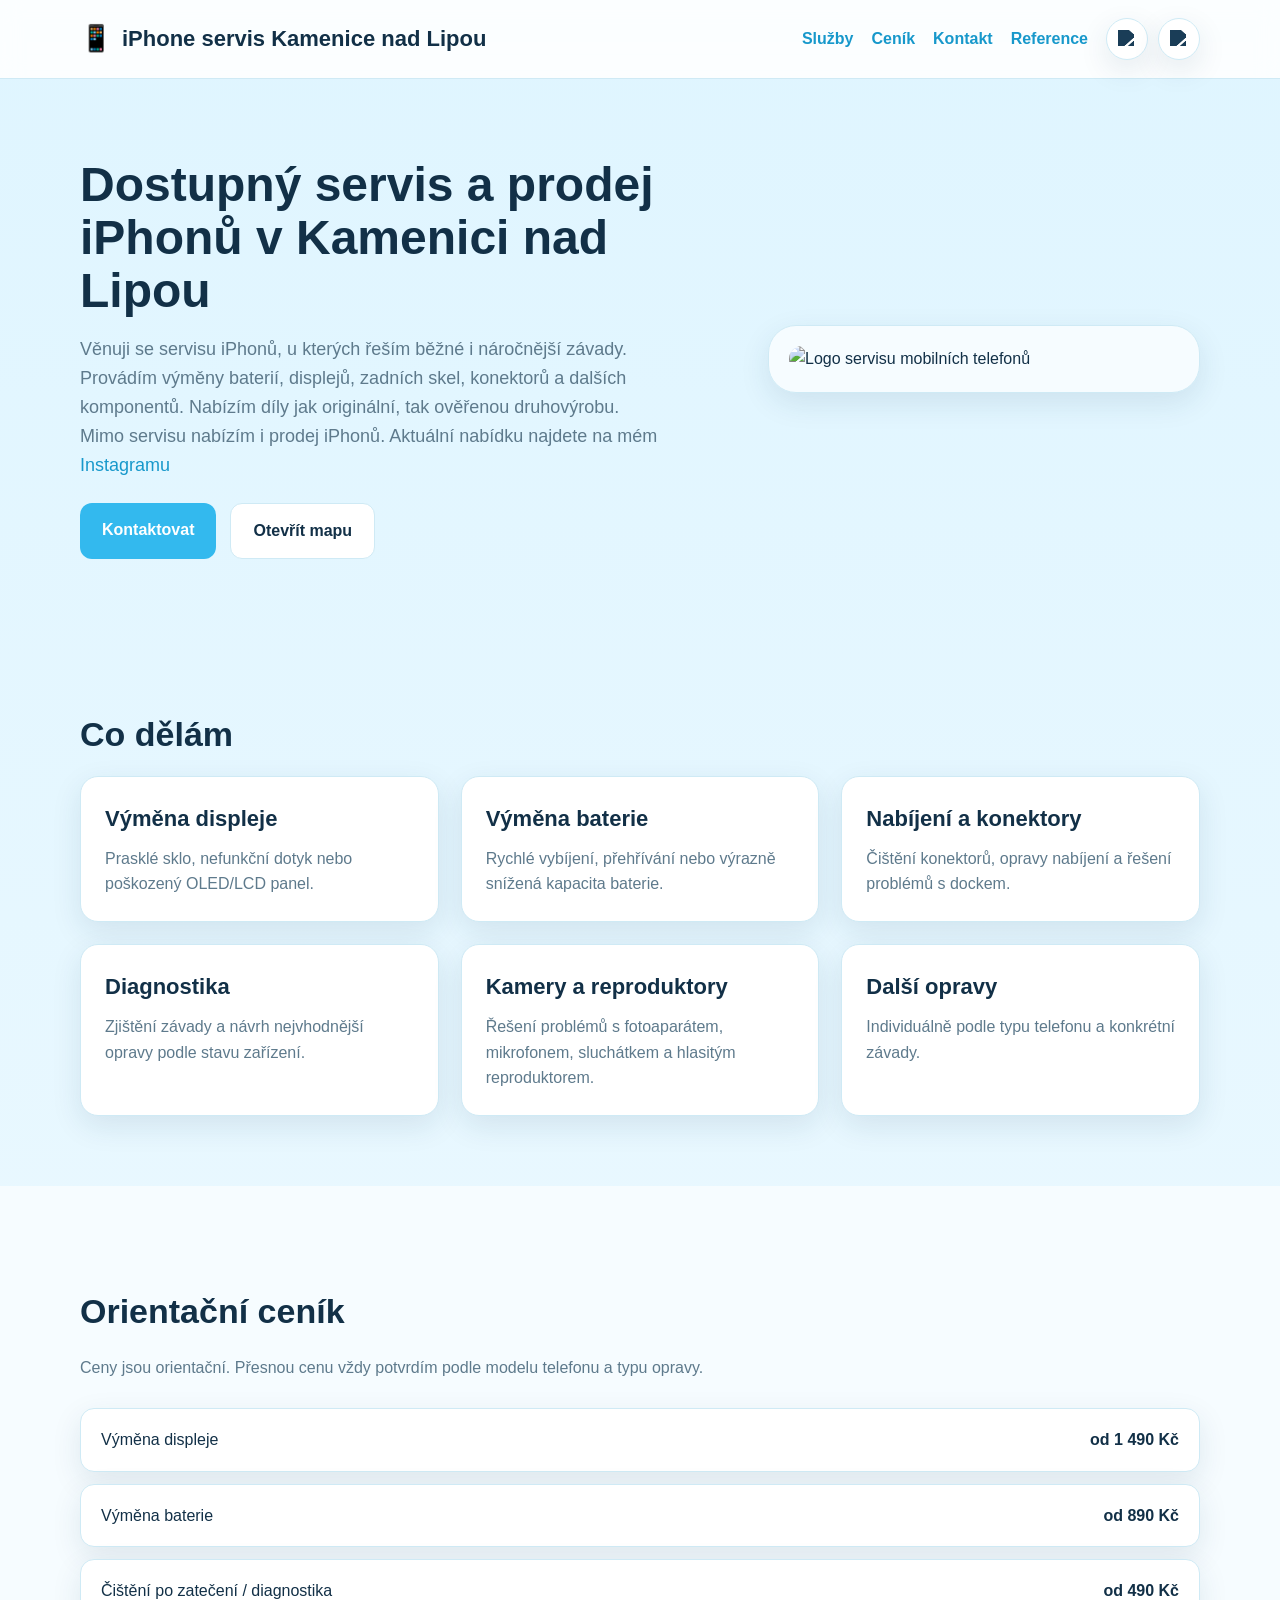
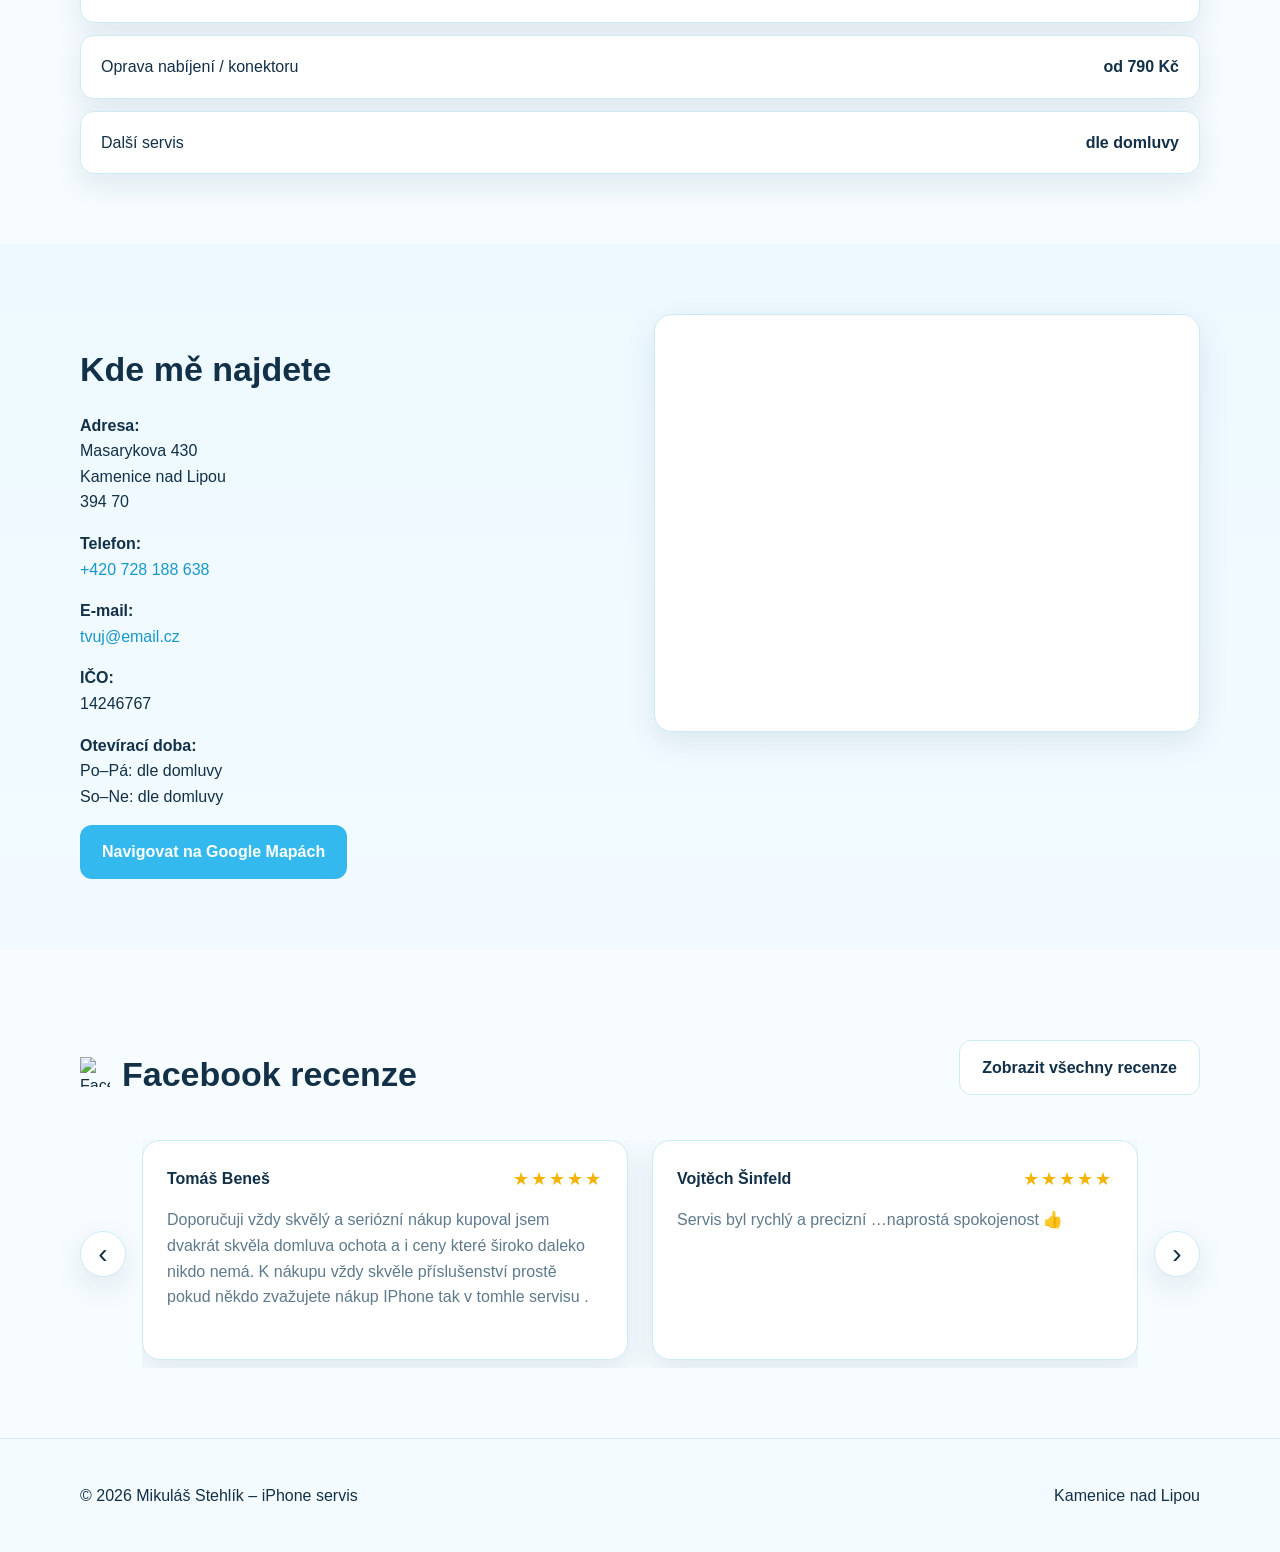
==== home.html @ aea509f2 "aktualizace webu" ====
<!DOCTYPE html>
<html lang="cs">
<head>
  <meta charset="UTF-8" />
  <meta name="viewport" content="width=device-width, initial-scale=1.0" />
  <title>Tvoje jméno | Servis mobilních telefonů</title>
  <meta name="description" content="Servis mobilních telefonů, výměna displejů, baterií a další opravy. Rychle, spolehlivě a za férové ceny." />
  <link rel="stylesheet" href="./style.css?v=2" />
    <!--.//styl.css?v=2 protože jsi dělal změny vnázvech z index.html na home.html a pak se nehctělo načíst css, můžeš dát v3 a více -->
</head>
<body>
<header class="header">
  <div class="container nav">
    <div class="logo">
      <span class="logo-icon">📱</span>
      <span>iPhone servis Kamenice nad Lipou</span>
    </div>
<!-- -->
    <button class="nav-toggle" aria-label="Otevřít menu" aria-expanded="false" onclick="toggleNav(this)">☰</button>

    <div class="nav-right" id="navRight">
      <nav>
        <a href="#sluzby" onclick="closeNav()">Služby</a>
        <a href="#cenik" onclick="closeNav()">Ceník</a>
        <a href="#kontakt" onclick="closeNav()">Kontakt</a>
        <a href="#reference" onclick="closeNav()">Reference</a>
      </nav>

      <div class="socials">
        <a href="https://www.instagram.com/iphoneservis_kamenice/" target="_blank" rel="noopener noreferrer" aria-label="Instagram">
          <img src="https://cdn.jsdelivr.net/npm/simple-icons@v15/icons/instagram.svg" alt="Instagram">
        </a>

        <a href="https://www.facebook.com/profile.php?id=61587593079183" target="_blank" rel="noopener noreferrer" aria-label="Facebook">
          <img src="https://cdn.jsdelivr.net/npm/simple-icons@v15/icons/facebook.svg" alt="Facebook">
        </a>
      </div>
    </div>
  </div>
</header>

  <section class="hero">
    <div class="container hero-grid">
      <div class="hero-text">
        <h1>Dostupný servis a prodej iPhonů v Kamenici nad Lipou</h1>
        <p class="hero-description">
          Věnuji se servisu iPhonů, u kterých řeším běžné i náročnější závady. Provádím výměny baterií, displejů, zadních skel, konektorů a dalších komponentů. Nabízím díly jak originální, tak ověřenou druhovýrobu.
          Mimo servisu nabízím i prodej iPhonů. Aktuální nabídku najdete na mém <a href="https://www.instagram.com/iphoneservis_kamenice/">Instagramu</a>
        </p>
        <div class="hero-buttons">
          <a href="#kontakt" class="btn btn-primary">Kontaktovat</a>
          <a href="https://www.google.com/maps/place/Masarykova+430,+394+70+Kamenice+nad+Lipou/@49.2974029,15.0732101,17z/data=!3m1!4b1!4m6!3m5!1s0x470cc337dd8a45c9:0x1fda02fcd0b00ad0!8m2!3d49.2974029!4d15.075785!16s%2Fg%2F11crr7mkzd?entry=ttu&g_ep=EgoyMDI2MDMzMS4wIKXMDSoASAFQAw%3D%3D" target="_blank" rel="noopener noreferrer" class="btn btn-secondary">Otevřít mapu</a>
        </div>
      </div>

      <div class="hero-card">
        <img src="IMG_2877 2.jpg" alt="Logo servisu mobilních telefonů" class="hero-image">
      </div>
    </div>
  </section>

  <section id="sluzby" class="section">
    <div class="container">
      <h2>Co dělám</h2>
      <div class="cards">
        <div class="card">
          <h3>Výměna displeje</h3>
          <p>Prasklé sklo, nefunkční dotyk nebo poškozený OLED/LCD panel.</p>
        </div>

        <div class="card">
          <h3>Výměna baterie</h3>
          <p>Rychlé vybíjení, přehřívání nebo výrazně snížená kapacita baterie.</p>
        </div>

        <div class="card">
          <h3>Nabíjení a konektory</h3>
          <p>Čištění konektorů, opravy nabíjení a řešení problémů s dockem.</p>
        </div>

        <div class="card">
          <h3>Diagnostika</h3>
          <p>Zjištění závady a návrh nejvhodnější opravy podle stavu zařízení.</p>
        </div>

        <div class="card">
          <h3>Kamery a reproduktory</h3>
          <p>Řešení problémů s fotoaparátem, mikrofonem, sluchátkem a hlasitým reproduktorem.</p>
        </div>

        <div class="card">
          <h3>Další opravy</h3>
          <p>Individuálně podle typu telefonu a konkrétní závady.</p>
        </div>
      </div>
    </div>
  </section>

  <section id="cenik" class="section section-alt">
    <div class="container">
      <h2>Orientační ceník</h2>
      <p class="section-intro">
        Ceny jsou orientační. Přesnou cenu vždy potvrdím podle modelu telefonu a typu opravy.
      </p>

      <div class="price-table">
        <div class="price-row">
          <span>Výměna displeje</span>
          <strong>od 1 490 Kč</strong>
        </div>
        <div class="price-row">
          <span>Výměna baterie</span>
          <strong>od 890 Kč</strong>
        </div>
        <div class="price-row">
          <span>Čištění po zatečení / diagnostika</span>
          <strong>od 490 Kč</strong>
        </div>
        <div class="price-row">
          <span>Oprava nabíjení / konektoru</span>
          <strong>od 790 Kč</strong>
        </div>
        <div class="price-row">
          <span>Další servis</span>
          <strong>dle domluvy</strong>
        </div>
      </div>
    </div>
  </section>

  <section id="kontakt" class="section">
    <div class="container contact-grid">
      <div>
        <h2>Kde mě najdete</h2>
        <p>
          <strong>Adresa:</strong><br>
          Masarykova 430<br>
          Kamenice nad Lipou<br>
          394 70
        </p>

        <p>
          <strong>Telefon:</strong><br>
          <a href="tel:+420728188638">+420 728 188 638</a>
        </p>

        <p>
          <strong>E-mail:</strong><br>
          <a href="mailto:tvuj@email.cz">tvuj@email.cz</a>
        </p>

        <p>
          <strong>IČO:</strong><br>
          14246767
        </p>

        <p>
          <strong>Otevírací doba:</strong><br>
          Po–Pá: dle domluvy<br>
          So–Ne: dle domluvy
        </p>

        <a href="https://www.google.com/maps/place/Masarykova+430,+394+70+Kamenice+nad+Lipou/@49.2974029,15.0732101,17z/data=!3m1!4b1!4m6!3m5!1s0x470cc337dd8a45c9:0x1fda02fcd0b00ad0!8m2!3d49.2974029!4d15.075785!16s%2Fg%2F11crr7mkzd?entry=ttu&g_ep=EgoyMDI2MDMzMS4wIKXMDSoASAFQAw%3D%3D
        " target="_blank" rel="noopener noreferrer" class="btn btn-primary">
          Navigovat na Google Mapách
        </a>
      </div>

      <div class="map-box">
        <iframe src="https://www.google.com/maps/embed?pb=!1m18!1m12!1m3!1d2601.8912659051834!2d15.073210076481933!3d49.297402871395036!2m3!1f0!2f0!3f0!3m2!1i1024!2i768!4f13.1!3m3!1m2!1s0x470cc337dd8a45c9%3A0x1fda02fcd0b00ad0!2sMasarykova%20430%2C%20394%2070%20Kamenice%20nad%20Lipou!5e0!3m2!1scs!2scz!4v1775160331967!5m2!1scs!2scz" style="border:0; width:100%; height:360px; border-radius:12px;" allowfullscreen="" loading="lazy" referrerpolicy="no-referrer-when-downgrade"></iframe>
      </div>
    </div>
  </section>

  <section id="reference" class="section section-alt">
  <div class="container">
    <div class="reviews-head">
      <div class="reviews-title">
        <img src="https://cdn.jsdelivr.net/npm/simple-icons@v15/icons/facebook.svg" alt="Facebook" class="facebook-icon">
        <h2>Facebook recenze</h2>
      </div>

      <a href="https://www.facebook.com/profile.php?id=61587593079183&sk=reviews" target="_blank" rel="noopener noreferrer" class="btn btn-secondary">
        Zobrazit všechny recenze
      </a>
    </div>

    <div class="reviews-slider" id="reviewsSlider">
      <button class="slider-btn prev" aria-label="Předchozí recenze" onclick="scrollReviews(-1)">‹</button>

      <div class="reviews-track">
        <article class="review-card">
          <div class="review-top">
            <strong>Tomáš Beneš</strong>
            <span class="stars" aria-label="5 z 5 hvězdiček">★★★★★</span>
          </div>
          <p>
            Doporučuji vždy skvělý a seriózní nákup kupoval jsem dvakrát skvěla domluva ochota a i ceny které široko daleko nikdo nemá. K nákupu vždy skvěle příslušenství prostě pokud někdo zvažujete nákup IPhone tak v tomhle servisu .

        </article>

        <article class="review-card">
          <div class="review-top">
            <strong>Vojtěch Šinfeld</strong>
            <span class="stars" aria-label="5 z 5 hvězdiček">★★★★★</span>
          </div>
          <p>
            Servis byl rychlý a precizní …naprostá spokojenost 👍

          </p>
        </article>

        <article class="review-card">
          <div class="review-top">
            <strong>Andrea Bodnárová Radová</strong>
            <span class="stars" aria-label="5 z 5 hvězdiček">★★★★★</span>
          </div>
          <p>
            Mohu jen doporučit ,rychla domluva a bezproblémové dodání v podstatě ihned😊

          </p>
        </article>

        <article class="review-card">
          <div class="review-top">
            <strong>Maruška Mitrášová</strong>
            <span class="stars" aria-label="5 z 5 hvězdiček">★★★★★</span>
          </div>
          <p>
            Doporučujeme👍 👍👍Super komunikace rychlý obchod 👍
          </p>
        </article>
      </div>

      <button class="slider-btn next" aria-label="Další recenze" onclick="scrollReviews(1)">›</button>
    </div>
  </div>
</section>

<script>
  function toggleNav(btn) {
    const nav = document.getElementById('navRight');
    const isOpen = nav.classList.toggle('open');
    btn.setAttribute('aria-expanded', isOpen);
    btn.textContent = isOpen ? '✕' : '☰';
  }

  function closeNav() {
    const nav = document.getElementById('navRight');
    const btn = document.querySelector('.nav-toggle');
    nav.classList.remove('open');
    if (btn) { btn.setAttribute('aria-expanded', 'false'); btn.textContent = '☰'; }
  }

  function scrollReviews(direction) {
    const track = document.querySelector('.reviews-track');
    const card = document.querySelector('.review-card');
    if (!track || !card) return;

    const cardWidth = card.offsetWidth + 24;
    track.scrollBy({
      left: direction * cardWidth,
      behavior: 'smooth'
    });
  }
</script>

  <footer class="footer">
    <div class="container footer-content">
      <p>© 2026 Mikuláš Stehlík – iPhone servis</p>
      <p>Kamenice nad Lipou</p>
    </div>
  </footer>
</body>
</html>
---- style.css ----
body {
  background: lightblue;
  font-family: Arial, sans-serif;
}
:root {
  --bg: #eaf8ff;
  --bg-soft: #f6fcff;
  --card: #ffffff;
  --text: #123047;
  --muted: #5e7a8c;
  --primary: #33b9ee;
  --primary-dark: #1798cb;
  --border: #cfeaf5;
  --shadow: 0 10px 30px rgba(17, 63, 87, 0.10);
  --radius: 18px;
  --container: 1120px;
}

* {
  box-sizing: border-box;
}

html {
  scroll-behavior: smooth;
}

body {
  margin: 0;
  font-family: Arial, sans-serif;
  color: var(--text);
  background: linear-gradient(180deg, #dff5ff 0%, #f7fcff 100%);
  line-height: 1.6;
}

img {
  max-width: 100%;
  display: block;
}

a {
  color: var(--primary-dark);
  text-decoration: none;
}

.container {
  width: min(92%, var(--container));
  margin: 0 auto;
}

.header {
  position: sticky;
  top: 0;
  z-index: 100;
  background: rgba(255, 255, 255, 0.88);
  backdrop-filter: blur(10px);
  border-bottom: 1px solid var(--border);
}

.nav {
  display: flex;
  justify-content: space-between;
  align-items: center;
  padding: 18px 0;
  gap: 20px;
}

.logo {
  display: flex;
  align-items: center;
  gap: 10px;
  font-size: 22px;
  font-weight: bold;
}

.logo-icon {
  font-size: 26px;
}

nav {
  display: flex;
  gap: 18px;
  flex-wrap: wrap;
}

nav a {
  font-weight: 600;
}

.hero {
  padding: 80px 0 50px;
}

.hero-grid {
  display: grid;
  grid-template-columns: 1.2fr 0.8fr;
  gap: 40px;
  align-items: center;
}

.badge {
  display: inline-block;
  margin-bottom: 14px;
  padding: 8px 14px;
  background: #d6f3ff;
  color: #1379a3;
  border-radius: 999px;
  font-size: 14px;
  font-weight: 700;
}

.hero h1 {
  margin: 0 0 18px;
  font-size: 48px;
  line-height: 1.1;
}

.hero-description {
  max-width: 580px;
  margin-bottom: 24px;
  color: var(--muted);
  font-size: 18px;
}

.hero-buttons {
  display: flex;
  gap: 14px;
  flex-wrap: wrap;
}

.btn {
  display: inline-block;
  padding: 14px 22px;
  border-radius: 12px;
  font-weight: 700;
  transition: 0.2s ease;
}

.btn-primary {
  background: var(--primary);
  color: white;
}

.btn-primary:hover {
  background: var(--primary-dark);
}

.btn-secondary {
  background: white;
  color: var(--text);
  border: 1px solid var(--border);
}

.btn-secondary:hover {
  background: #f2fbff;
}

.hero-card {
  background: rgba(255, 255, 255, 0.7);
  border: 1px solid var(--border);
  border-radius: 28px;
  padding: 20px;
  box-shadow: var(--shadow);
}

.hero-image {
  width: 100%;
  border-radius: 20px;
}

.section {
  padding: 70px 0;
}

.section-alt {
  background: var(--bg-soft);
}

.section h2 {
  font-size: 34px;
  margin-bottom: 14px;
}

.section-intro {
  color: var(--muted);
  max-width: 700px;
  margin-bottom: 28px;
}

.cards {
  display: grid;
  grid-template-columns: repeat(3, 1fr);
  gap: 22px;
}

.card {
  background: var(--card);
  padding: 24px;
  border-radius: var(--radius);
  border: 1px solid var(--border);
  box-shadow: var(--shadow);
}

.card h3 {
  margin-top: 0;
  margin-bottom: 10px;
  font-size: 22px;
}

.card p {
  margin: 0;
  color: var(--muted);
}

.price-table {
  display: grid;
  gap: 12px;
}

.price-row {
  display: flex;
  justify-content: space-between;
  gap: 20px;
  padding: 18px 20px;
  background: white;
  border: 1px solid var(--border);
  border-radius: 14px;
  box-shadow: var(--shadow);
}

.contact-grid {
  display: grid;
  grid-template-columns: 1fr 1fr;
  gap: 28px;
  align-items: start;
}

.map-box {
  background: white;
  border: 1px solid var(--border);
  border-radius: var(--radius);
  padding: 24px;
  min-height: 240px;
  box-shadow: var(--shadow);
}

.reviews {
  display: grid;
  grid-template-columns: repeat(3, 1fr);
  gap: 22px;
}

.review {
  background: white;
  padding: 24px;
  border: 1px solid var(--border);
  border-radius: var(--radius);
  box-shadow: var(--shadow);
}

.review p {
  margin-top: 0;
  margin-bottom: 14px;
}

.review span {
  color: var(--muted);
  font-weight: 600;
}

.footer {
  padding: 28px 0;
  border-top: 1px solid var(--border);
  background: #f4fbff;
}

.footer-content {
  display: flex;
  justify-content: space-between;
  gap: 16px;
  flex-wrap: wrap;
}

@media (max-width: 900px) {
  .hero-grid,
  .contact-grid,
  .reviews {
    grid-template-columns: 1fr;
  }

  .cards {
    grid-template-columns: repeat(2, 1fr);
  }

  .hero h1 {
    font-size: 36px;
  }

  .price-row {
    flex-direction: column;
    align-items: flex-start;
  }
}

@media (max-width: 640px) {
  .nav {
    flex-wrap: wrap;
    padding: 14px 0;
  }

  .logo span:last-child {
    font-size: 16px;
  }

  .nav-toggle {
    display: block;
  }

  .nav-right {
    display: none;
    width: 100%;
    flex-direction: column;
    align-items: flex-start;
    gap: 12px;
    padding-top: 12px;
    border-top: 1px solid var(--border);
    margin-top: 8px;
  }

  .nav-right.open {
    display: flex;
  }

  nav {
    gap: 12px;
    flex-direction: column;
  }

  nav a {
    padding: 4px 0;
    min-height: 44px;
    display: flex;
    align-items: center;
  }

  .hero {
    padding-top: 50px;
  }

  .hero h1 {
    font-size: 28px;
  }

  .section h2 {
    font-size: 26px;
  }

  .cards {
    grid-template-columns: 1fr;
  }

  .btn {
    width: 100%;
    text-align: center;
  }
}
.nav-right {
  display: flex;
  align-items: center;
  gap: 18px;
}

.socials {
  display: flex;
  align-items: center;
  gap: 10px;
}

.socials a {
  width: 42px;
  height: 42px;
  display: flex;
  align-items: center;
  justify-content: center;
  background: white;
  border: 1px solid var(--border);
  border-radius: 50%;
  box-shadow: var(--shadow);
  transition: 0.2s ease;
}

.socials a:hover {
  transform: translateY(-2px);
  background: #f2fbff;
}

.socials img {
  width: 18px;
  height: 18px;
  filter: brightness(0) saturate(100%) invert(19%) sepia(34%) saturate(960%) hue-rotate(163deg) brightness(96%) contrast(93%);
}

/* hamburger button — skryté na desktopu */
.nav-toggle {
  display: none;
  background: none;
  border: 1px solid var(--border);
  border-radius: 8px;
  padding: 6px 12px;
  font-size: 22px;
  cursor: pointer;
  color: var(--text);
  line-height: 1;
}

@media (max-width: 900px) {
  .nav {
    flex-direction: column;
    align-items: flex-start;
  }

  .nav-right {
    width: 100%;
    flex-direction: column;
    align-items: flex-start;
  }
}.reviews-head {
  display: flex;
  justify-content: space-between;
  align-items: center;
  gap: 20px;
  margin-bottom: 24px;
  flex-wrap: wrap;
}

.reviews-title {
  display: flex;
  align-items: center;
  gap: 12px;
}

.facebook-icon {
  width: 30px;
  height: 30px;
  position: relative;
 top: 5px
}
 

.reviews-slider {
  display: grid;
  grid-template-columns: auto 1fr auto;
  gap: 16px;
  align-items: center;
}

.reviews-track {
  display: grid;
  grid-auto-flow: column;
  grid-auto-columns: calc(50% - 12px);
  gap: 24px;
  overflow-x: auto;
  scroll-snap-type: x mandatory;
  scroll-behavior: smooth;
  padding-bottom: 8px;
}

.reviews-track::-webkit-scrollbar {
  height: 10px;
}

.reviews-track::-webkit-scrollbar-thumb {
  background: #b8ddea;
  border-radius: 999px;
}

.review-card {
  scroll-snap-align: start;
  background: #ffffff;
  border: 1px solid var(--border);
  border-radius: 18px;
  padding: 24px;
  box-shadow: var(--shadow);
  min-height: 220px;
}

.review-top {
  display: flex;
  justify-content: space-between;
  align-items: center;
  gap: 12px;
  margin-bottom: 14px;
  flex-wrap: wrap;
}

.stars {
  color: #f5b301;
  letter-spacing: 2px;
  font-size: 18px;
}

.review-card p {
  margin: 0;
  color: var(--muted);
}

.slider-btn {
  width: 46px;
  height: 46px;
  border: 1px solid var(--border);
  border-radius: 50%;
  background: #ffffff;
  color: var(--text);
  box-shadow: var(--shadow);
  font-size: 28px;
  line-height: 1;
  cursor: pointer;
}

.slider-btn:hover {
  background: #f2fbff;
}

@media (max-width: 900px) {
  .reviews-slider {
    grid-template-columns: 1fr;
  }

  .slider-btn {
    display: none;
  }

  .reviews-track {
    grid-auto-columns: 85%;
  }
}

@media (max-width: 640px) {
  .reviews-track {
    grid-auto-columns: 92%;
  }

  .map-box {
    padding: 12px;
  }

  .map-box iframe {
    height: 260px;
  }
}
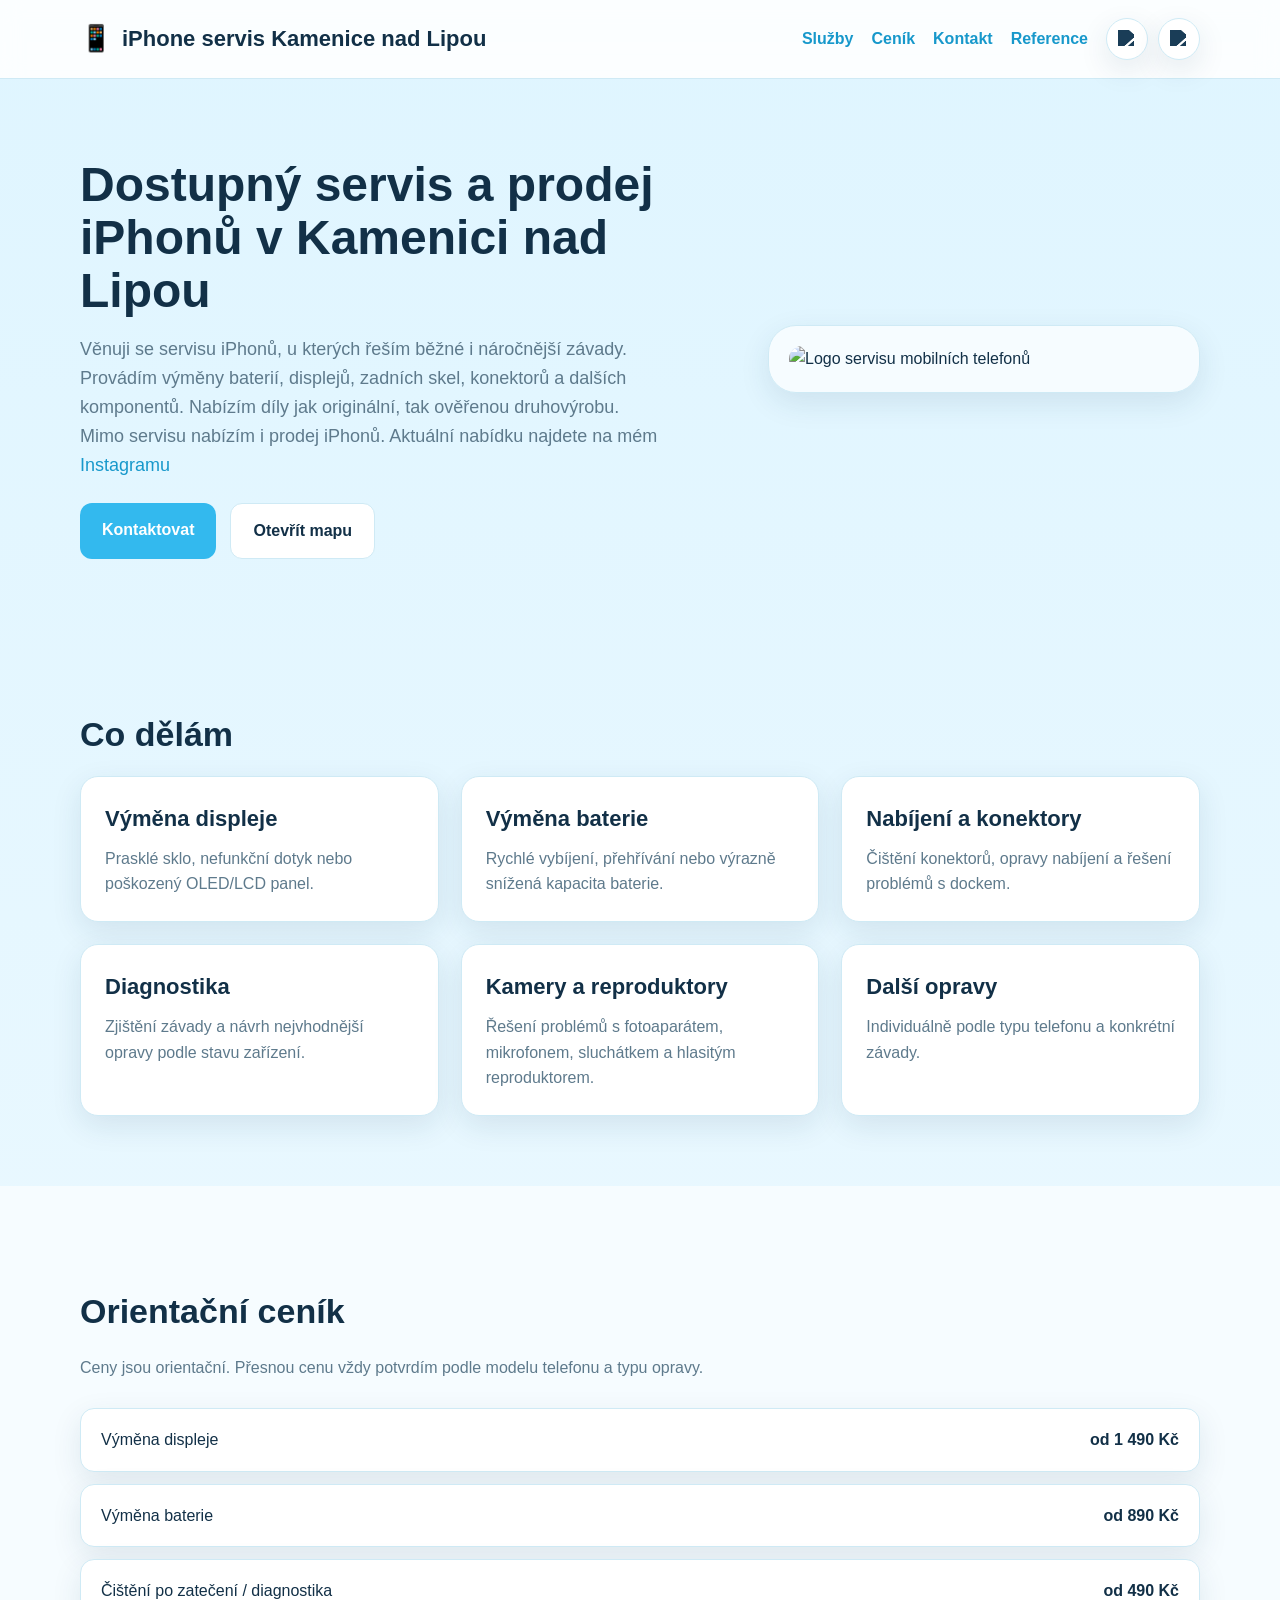
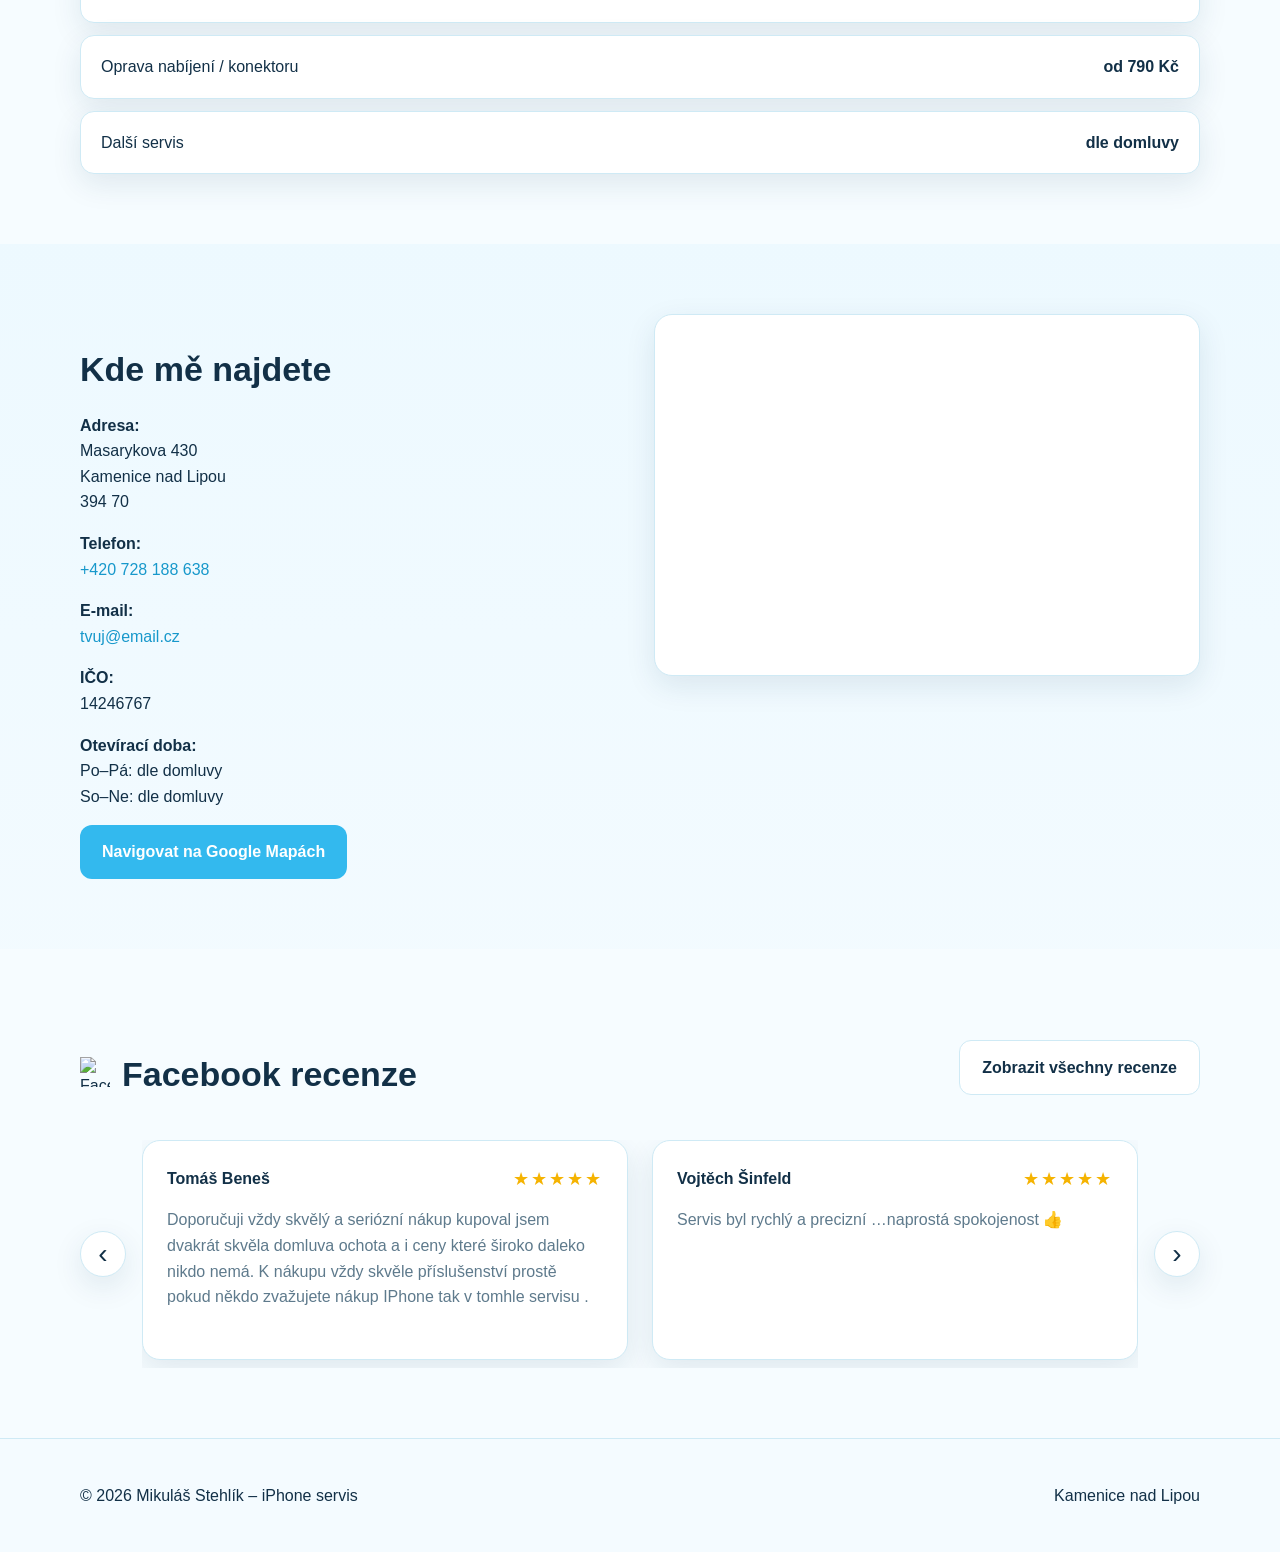
==== commit 22de874d: "aktualizace webu" ====
--- a/home.html
+++ b/home.html
@@ -3,7 +3,7 @@
 <head>
   <meta charset="UTF-8" />
   <meta name="viewport" content="width=device-width, initial-scale=1.0" />
-  <title>Tvoje jméno | Servis mobilních telefonů</title>
+  <title> Servis!!!!!</title>
   <meta name="description" content="Servis mobilních telefonů, výměna displejů, baterií a další opravy. Rychle, spolehlivě a za férové ceny." />
   <link rel="stylesheet" href="./style.css?v=2" />
     <!--.//styl.css?v=2 protože jsi dělal změny vnázvech z index.html na home.html a pak se nehctělo načíst css, můžeš dát v3 a více -->
@@ -54,7 +54,7 @@
       </div>
 
       <div class="hero-card">
-        <img src="IMG_2877 2.jpg" alt="Logo servisu mobilních telefonů" class="hero-image">
+        <img src="IMG1.jpg" alt="Logo servisu mobilních telefonů" class="hero-image">
       </div>
     </div>
   </section>
--- a/style.css
+++ b/style.css
@@ -1,7 +1,3 @@
-body {
-  background: lightblue;
-  font-family: Arial, sans-serif;
-}
 :root {
   --bg: #eaf8ff;
   --bg-soft: #f6fcff;
@@ -42,10 +38,14 @@
   text-decoration: none;
 }
 
+/* === LAYOUT === */
+
 .container {
   width: min(92%, var(--container));
   margin: 0 auto;
 }
+
+/* === HEADER & NAV === */
 
 .header {
   position: sticky;
@@ -85,6 +85,57 @@
 nav a {
   font-weight: 600;
 }
+
+.nav-right {
+  display: flex;
+  align-items: center;
+  gap: 18px;
+}
+
+/* hamburger — skryté na desktopu, zobrazí se na mobilu přes media query */
+.nav-toggle {
+  display: none;
+  background: none;
+  border: 1px solid var(--border);
+  border-radius: 8px;
+  padding: 6px 12px;
+  font-size: 22px;
+  cursor: pointer;
+  color: var(--text);
+  line-height: 1;
+}
+
+.socials {
+  display: flex;
+  align-items: center;
+  gap: 10px;
+}
+
+.socials a {
+  width: 42px;
+  height: 42px;
+  display: flex;
+  align-items: center;
+  justify-content: center;
+  background: white;
+  border: 1px solid var(--border);
+  border-radius: 50%;
+  box-shadow: var(--shadow);
+  transition: 0.2s ease;
+}
+
+.socials a:hover {
+  transform: translateY(-2px);
+  background: #f2fbff;
+}
+
+.socials img {
+  width: 18px;
+  height: 18px;
+  filter: brightness(0) saturate(100%) invert(19%) sepia(34%) saturate(960%) hue-rotate(163deg) brightness(96%) contrast(93%);
+}
+
+/* === HERO === */
 
 .hero {
   padding: 80px 0 50px;
@@ -167,6 +218,8 @@
   border-radius: 20px;
 }
 
+/* === SECTIONS === */
+
 .section {
   padding: 70px 0;
 }
@@ -186,6 +239,8 @@
   margin-bottom: 28px;
 }
 
+/* === KARTY SLUŽEB === */
+
 .cards {
   display: grid;
   grid-template-columns: repeat(3, 1fr);
@@ -211,6 +266,8 @@
   color: var(--muted);
 }
 
+/* === CENÍK === */
+
 .price-table {
   display: grid;
   gap: 12px;
@@ -227,6 +284,8 @@
   box-shadow: var(--shadow);
 }
 
+/* === KONTAKT === */
+
 .contact-grid {
   display: grid;
   grid-template-columns: 1fr 1fr;
@@ -238,10 +297,19 @@
   background: white;
   border: 1px solid var(--border);
   border-radius: var(--radius);
-  padding: 24px;
-  min-height: 240px;
-  box-shadow: var(--shadow);
-}
+  padding: 0;
+  overflow: hidden;
+  box-shadow: var(--shadow);
+}
+
+.map-box iframe {
+  display: block;
+  width: 100%;
+  height: 380px;
+  border-radius: var(--radius);
+}
+
+/* === RECENZE === */
 
 .reviews {
   display: grid;
@@ -266,6 +334,104 @@
   color: var(--muted);
   font-weight: 600;
 }
+
+.reviews-head {
+  display: flex;
+  justify-content: space-between;
+  align-items: center;
+  gap: 20px;
+  margin-bottom: 24px;
+  flex-wrap: wrap;
+}
+
+.reviews-title {
+  display: flex;
+  align-items: center;
+  gap: 12px;
+}
+
+.facebook-icon {
+  width: 30px;
+  height: 30px;
+  position: relative;
+  top: 5px;
+}
+
+.reviews-slider {
+  display: grid;
+  grid-template-columns: auto 1fr auto;
+  gap: 16px;
+  align-items: center;
+}
+
+.reviews-track {
+  display: grid;
+  grid-auto-flow: column;
+  grid-auto-columns: calc(50% - 12px);
+  gap: 24px;
+  overflow-x: auto;
+  scroll-snap-type: x mandatory;
+  scroll-behavior: smooth;
+  padding-bottom: 8px;
+}
+
+.reviews-track::-webkit-scrollbar {
+  height: 10px;
+}
+
+.reviews-track::-webkit-scrollbar-thumb {
+  background: #b8ddea;
+  border-radius: 999px;
+}
+
+.review-card {
+  scroll-snap-align: start;
+  background: #ffffff;
+  border: 1px solid var(--border);
+  border-radius: 18px;
+  padding: 24px;
+  box-shadow: var(--shadow);
+  min-height: 220px;
+}
+
+.review-top {
+  display: flex;
+  justify-content: space-between;
+  align-items: center;
+  gap: 12px;
+  margin-bottom: 14px;
+  flex-wrap: wrap;
+}
+
+.stars {
+  color: #f5b301;
+  letter-spacing: 2px;
+  font-size: 18px;
+}
+
+.review-card p {
+  margin: 0;
+  color: var(--muted);
+}
+
+.slider-btn {
+  width: 46px;
+  height: 46px;
+  border: 1px solid var(--border);
+  border-radius: 50%;
+  background: #ffffff;
+  color: var(--text);
+  box-shadow: var(--shadow);
+  font-size: 28px;
+  line-height: 1;
+  cursor: pointer;
+}
+
+.slider-btn:hover {
+  background: #f2fbff;
+}
+
+/* === FOOTER === */
 
 .footer {
   padding: 28px 0;
@@ -280,7 +446,20 @@
   flex-wrap: wrap;
 }
 
+/* === MEDIA QUERIES === */
+
 @media (max-width: 900px) {
+  .nav {
+    flex-direction: column;
+    align-items: flex-start;
+  }
+
+  .nav-right {
+    width: 100%;
+    flex-direction: column;
+    align-items: flex-start;
+  }
+
   .hero-grid,
   .contact-grid,
   .reviews {
@@ -299,6 +478,18 @@
     flex-direction: column;
     align-items: flex-start;
   }
+
+  .reviews-slider {
+    grid-template-columns: 1fr;
+  }
+
+  .slider-btn {
+    display: none;
+  }
+
+  .reviews-track {
+    grid-auto-columns: 85%;
+  }
 }
 
 @media (max-width: 640px) {
@@ -311,10 +502,12 @@
     font-size: 16px;
   }
 
+  /* zobraz hamburger tlačítko */
   .nav-toggle {
     display: block;
   }
 
+  /* schovej navigaci — ukáže se jen po kliknutí na hamburger */
   .nav-right {
     display: none;
     width: 100%;
@@ -331,27 +524,38 @@
   }
 
   nav {
-    gap: 12px;
+    gap: 4px;
     flex-direction: column;
+    width: 100%;
   }
 
   nav a {
-    padding: 4px 0;
+    padding: 10px 0;
     min-height: 44px;
     display: flex;
     align-items: center;
+    border-bottom: 1px solid var(--border);
+    width: 100%;
+  }
+
+  nav a:last-child {
+    border-bottom: none;
   }
 
   .hero {
-    padding-top: 50px;
+    padding-top: 40px;
   }
 
   .hero h1 {
-    font-size: 28px;
+    font-size: 26px;
+  }
+
+  .section {
+    padding: 50px 0;
   }
 
   .section h2 {
-    font-size: 26px;
+    font-size: 24px;
   }
 
   .cards {
@@ -362,188 +566,12 @@
     width: 100%;
     text-align: center;
   }
-}
-.nav-right {
-  display: flex;
-  align-items: center;
-  gap: 18px;
-}
-
-.socials {
-  display: flex;
-  align-items: center;
-  gap: 10px;
-}
-
-.socials a {
-  width: 42px;
-  height: 42px;
-  display: flex;
-  align-items: center;
-  justify-content: center;
-  background: white;
-  border: 1px solid var(--border);
-  border-radius: 50%;
-  box-shadow: var(--shadow);
-  transition: 0.2s ease;
-}
-
-.socials a:hover {
-  transform: translateY(-2px);
-  background: #f2fbff;
-}
-
-.socials img {
-  width: 18px;
-  height: 18px;
-  filter: brightness(0) saturate(100%) invert(19%) sepia(34%) saturate(960%) hue-rotate(163deg) brightness(96%) contrast(93%);
-}
-
-/* hamburger button — skryté na desktopu */
-.nav-toggle {
-  display: none;
-  background: none;
-  border: 1px solid var(--border);
-  border-radius: 8px;
-  padding: 6px 12px;
-  font-size: 22px;
-  cursor: pointer;
-  color: var(--text);
-  line-height: 1;
-}
-
-@media (max-width: 900px) {
-  .nav {
-    flex-direction: column;
-    align-items: flex-start;
-  }
-
-  .nav-right {
-    width: 100%;
-    flex-direction: column;
-    align-items: flex-start;
-  }
-}.reviews-head {
-  display: flex;
-  justify-content: space-between;
-  align-items: center;
-  gap: 20px;
-  margin-bottom: 24px;
-  flex-wrap: wrap;
-}
-
-.reviews-title {
-  display: flex;
-  align-items: center;
-  gap: 12px;
-}
-
-.facebook-icon {
-  width: 30px;
-  height: 30px;
-  position: relative;
- top: 5px
-}
- 
-
-.reviews-slider {
-  display: grid;
-  grid-template-columns: auto 1fr auto;
-  gap: 16px;
-  align-items: center;
-}
-
-.reviews-track {
-  display: grid;
-  grid-auto-flow: column;
-  grid-auto-columns: calc(50% - 12px);
-  gap: 24px;
-  overflow-x: auto;
-  scroll-snap-type: x mandatory;
-  scroll-behavior: smooth;
-  padding-bottom: 8px;
-}
-
-.reviews-track::-webkit-scrollbar {
-  height: 10px;
-}
-
-.reviews-track::-webkit-scrollbar-thumb {
-  background: #b8ddea;
-  border-radius: 999px;
-}
-
-.review-card {
-  scroll-snap-align: start;
-  background: #ffffff;
-  border: 1px solid var(--border);
-  border-radius: 18px;
-  padding: 24px;
-  box-shadow: var(--shadow);
-  min-height: 220px;
-}
-
-.review-top {
-  display: flex;
-  justify-content: space-between;
-  align-items: center;
-  gap: 12px;
-  margin-bottom: 14px;
-  flex-wrap: wrap;
-}
-
-.stars {
-  color: #f5b301;
-  letter-spacing: 2px;
-  font-size: 18px;
-}
-
-.review-card p {
-  margin: 0;
-  color: var(--muted);
-}
-
-.slider-btn {
-  width: 46px;
-  height: 46px;
-  border: 1px solid var(--border);
-  border-radius: 50%;
-  background: #ffffff;
-  color: var(--text);
-  box-shadow: var(--shadow);
-  font-size: 28px;
-  line-height: 1;
-  cursor: pointer;
-}
-
-.slider-btn:hover {
-  background: #f2fbff;
-}
-
-@media (max-width: 900px) {
-  .reviews-slider {
-    grid-template-columns: 1fr;
-  }
-
-  .slider-btn {
-    display: none;
-  }
-
-  .reviews-track {
-    grid-auto-columns: 85%;
-  }
-}
-
-@media (max-width: 640px) {
+
   .reviews-track {
     grid-auto-columns: 92%;
   }
 
-  .map-box {
-    padding: 12px;
-  }
-
   .map-box iframe {
     height: 260px;
   }
-}+}
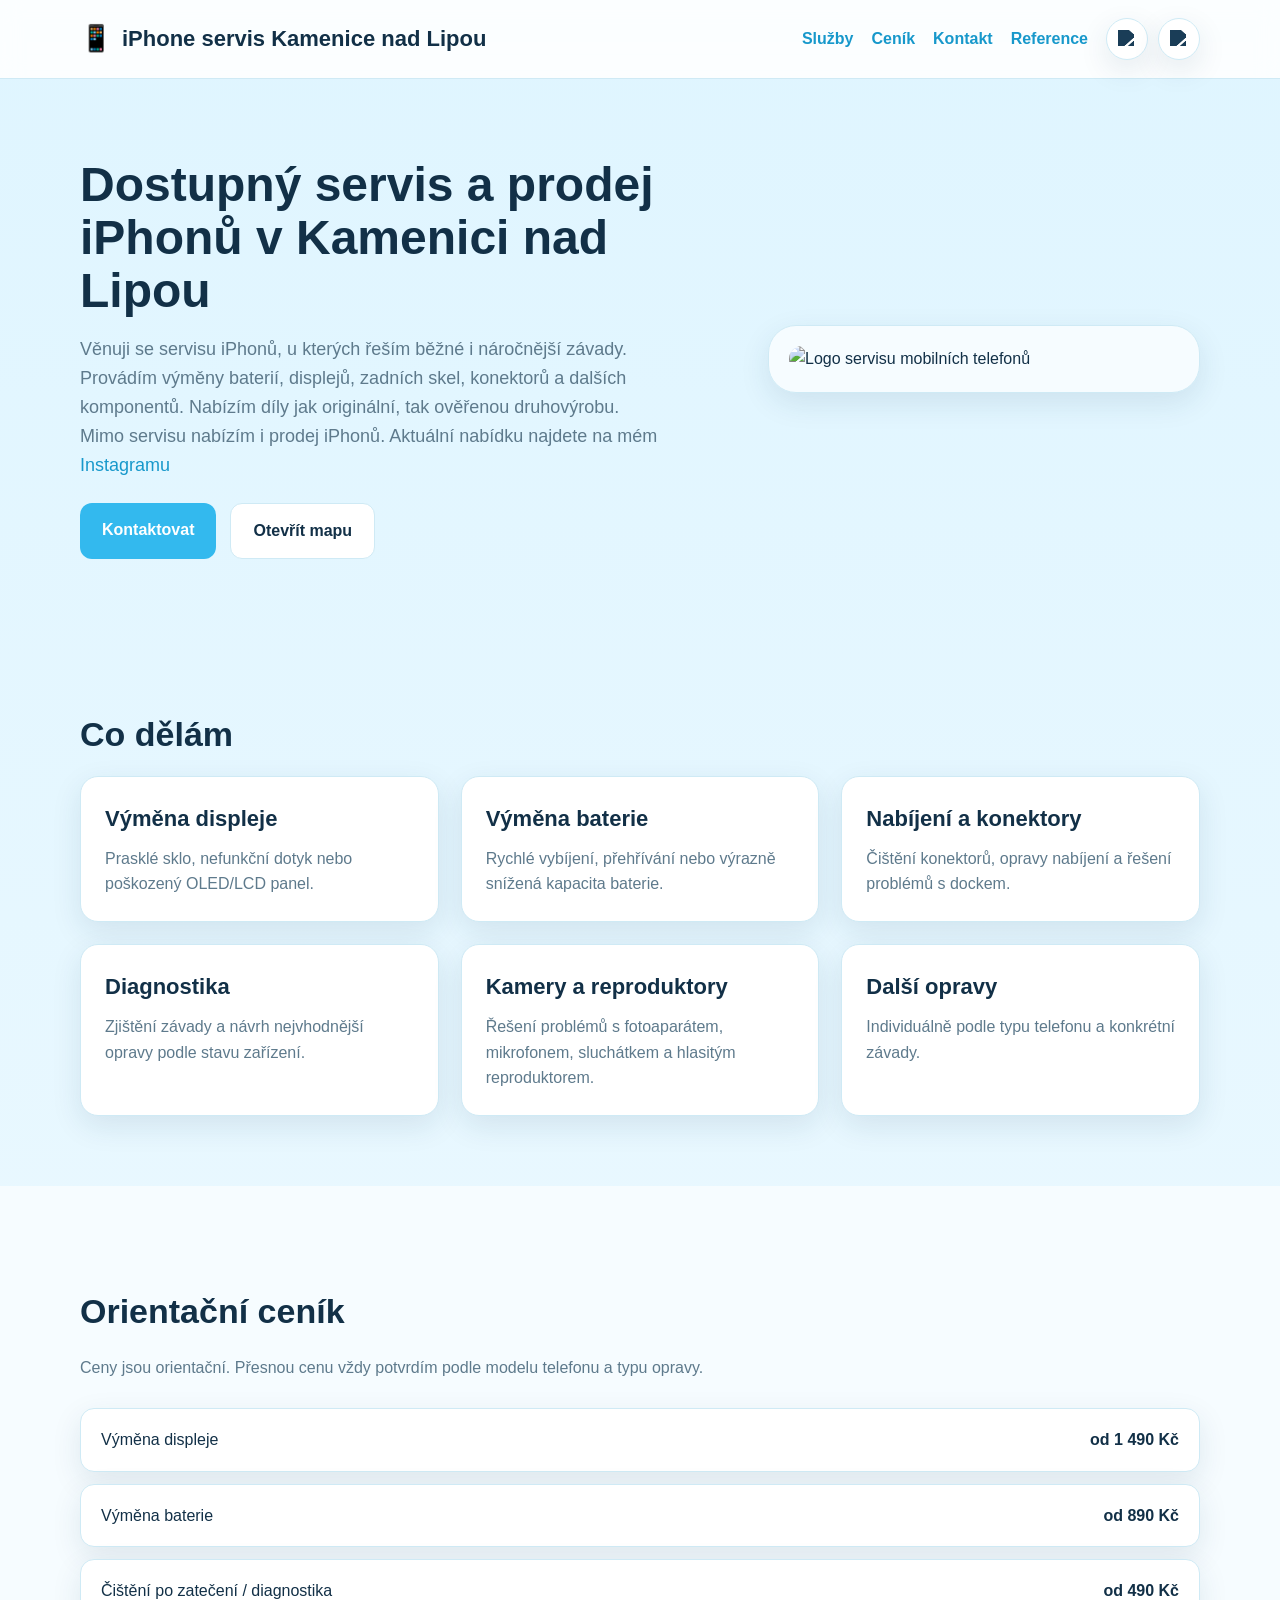
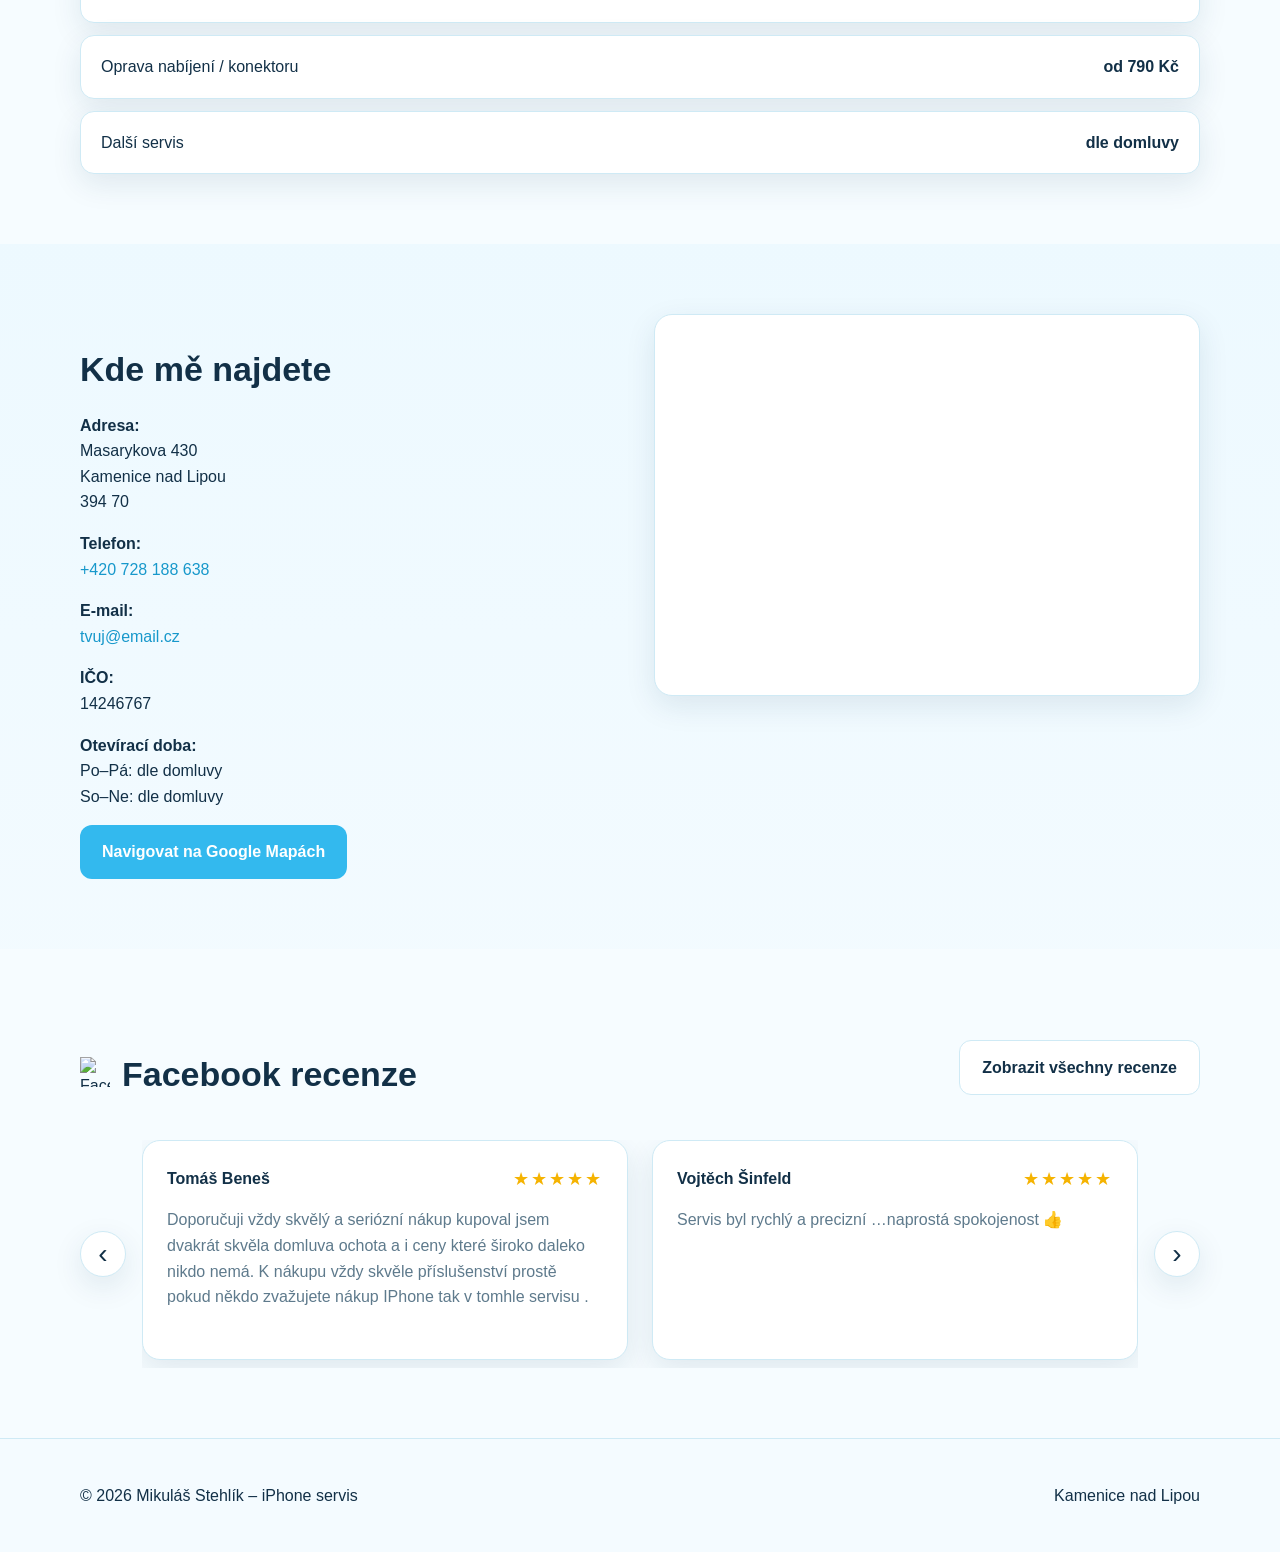
==== commit 05882d13: "Mobilní optimalizace: hamburger menu, oprava URL tlačítek, responzivní mapa Co-Authored-By: Claude S" ====
--- a/home.html
+++ b/home.html
@@ -3,10 +3,9 @@
 <head>
   <meta charset="UTF-8" />
   <meta name="viewport" content="width=device-width, initial-scale=1.0" />
-  <title> Servis!!!!!</title>
+  <title>iPhone servis Kamenice</title>
   <meta name="description" content="Servis mobilních telefonů, výměna displejů, baterií a další opravy. Rychle, spolehlivě a za férové ceny." />
-  <link rel="stylesheet" href="./style.css?v=2" />
-    <!--.//styl.css?v=2 protože jsi dělal změny vnázvech z index.html na home.html a pak se nehctělo načíst css, můžeš dát v3 a více -->
+  <link rel="stylesheet" href="./style.css?v=3" />
 </head>
 <body>
 <header class="header">
@@ -15,7 +14,7 @@
       <span class="logo-icon">📱</span>
       <span>iPhone servis Kamenice nad Lipou</span>
     </div>
-<!-- -->
+
     <button class="nav-toggle" aria-label="Otevřít menu" aria-expanded="false" onclick="toggleNav(this)">☰</button>
 
     <div class="nav-right" id="navRight">
@@ -30,7 +29,6 @@
         <a href="https://www.instagram.com/iphoneservis_kamenice/" target="_blank" rel="noopener noreferrer" aria-label="Instagram">
           <img src="https://cdn.jsdelivr.net/npm/simple-icons@v15/icons/instagram.svg" alt="Instagram">
         </a>
-
         <a href="https://www.facebook.com/profile.php?id=61587593079183" target="_blank" rel="noopener noreferrer" aria-label="Facebook">
           <img src="https://cdn.jsdelivr.net/npm/simple-icons@v15/icons/facebook.svg" alt="Facebook">
         </a>
@@ -54,7 +52,7 @@
       </div>
 
       <div class="hero-card">
-        <img src="IMG1.jpg" alt="Logo servisu mobilních telefonů" class="hero-image">
+        <img src="IMG_2877 2.jpg" alt="Logo servisu mobilních telefonů" class="hero-image">
       </div>
     </div>
   </section>
@@ -160,14 +158,13 @@
           So–Ne: dle domluvy
         </p>
 
-        <a href="https://www.google.com/maps/place/Masarykova+430,+394+70+Kamenice+nad+Lipou/@49.2974029,15.0732101,17z/data=!3m1!4b1!4m6!3m5!1s0x470cc337dd8a45c9:0x1fda02fcd0b00ad0!8m2!3d49.2974029!4d15.075785!16s%2Fg%2F11crr7mkzd?entry=ttu&g_ep=EgoyMDI2MDMzMS4wIKXMDSoASAFQAw%3D%3D
-        " target="_blank" rel="noopener noreferrer" class="btn btn-primary">
+        <a href="https://www.google.com/maps/place/Masarykova+430,+394+70+Kamenice+nad+Lipou/@49.2974029,15.0732101,17z/data=!3m1!4b1!4m6!3m5!1s0x470cc337dd8a45c9:0x1fda02fcd0b00ad0!8m2!3d49.2974029!4d15.075785!16s%2Fg%2F11crr7mkzd?entry=ttu&g_ep=EgoyMDI2MDMzMS4wIKXMDSoASAFQAw%3D%3D" target="_blank" rel="noopener noreferrer" class="btn btn-primary">
           Navigovat na Google Mapách
         </a>
       </div>
 
       <div class="map-box">
-        <iframe src="https://www.google.com/maps/embed?pb=!1m18!1m12!1m3!1d2601.8912659051834!2d15.073210076481933!3d49.297402871395036!2m3!1f0!2f0!3f0!3m2!1i1024!2i768!4f13.1!3m3!1m2!1s0x470cc337dd8a45c9%3A0x1fda02fcd0b00ad0!2sMasarykova%20430%2C%20394%2070%20Kamenice%20nad%20Lipou!5e0!3m2!1scs!2scz!4v1775160331967!5m2!1scs!2scz" style="border:0; width:100%; height:360px; border-radius:12px;" allowfullscreen="" loading="lazy" referrerpolicy="no-referrer-when-downgrade"></iframe>
+        <iframe src="https://www.google.com/maps/embed?pb=!1m18!1m12!1m3!1d2601.8912659051834!2d15.073210076481933!3d49.297402871395036!2m3!1f0!2f0!3f0!3m2!1i1024!2i768!4f13.1!3m3!1m2!1s0x470cc337dd8a45c9%3A0x1fda02fcd0b00ad0!2sMasarykova%20430%2C%20394%2070%20Kamenice%20nad%20Lipou!5e0!3m2!1scs!2scz!4v1775160331967!5m2!1scs!2scz" style="border:0;" allowfullscreen="" loading="lazy" referrerpolicy="no-referrer-when-downgrade"></iframe>
       </div>
     </div>
   </section>
@@ -196,7 +193,7 @@
           </div>
           <p>
             Doporučuji vždy skvělý a seriózní nákup kupoval jsem dvakrát skvěla domluva ochota a i ceny které široko daleko nikdo nemá. K nákupu vždy skvěle příslušenství prostě pokud někdo zvažujete nákup IPhone tak v tomhle servisu .
-
+          </p>
         </article>
 
         <article class="review-card">
@@ -206,7 +203,6 @@
           </div>
           <p>
             Servis byl rychlý a precizní …naprostá spokojenost 👍
-
           </p>
         </article>
 
@@ -217,7 +213,6 @@
           </div>
           <p>
             Mohu jen doporučit ,rychla domluva a bezproblémové dodání v podstatě ihned😊
-
           </p>
         </article>
 
@@ -272,4 +267,4 @@
     </div>
   </footer>
 </body>
-</html>+</html>
